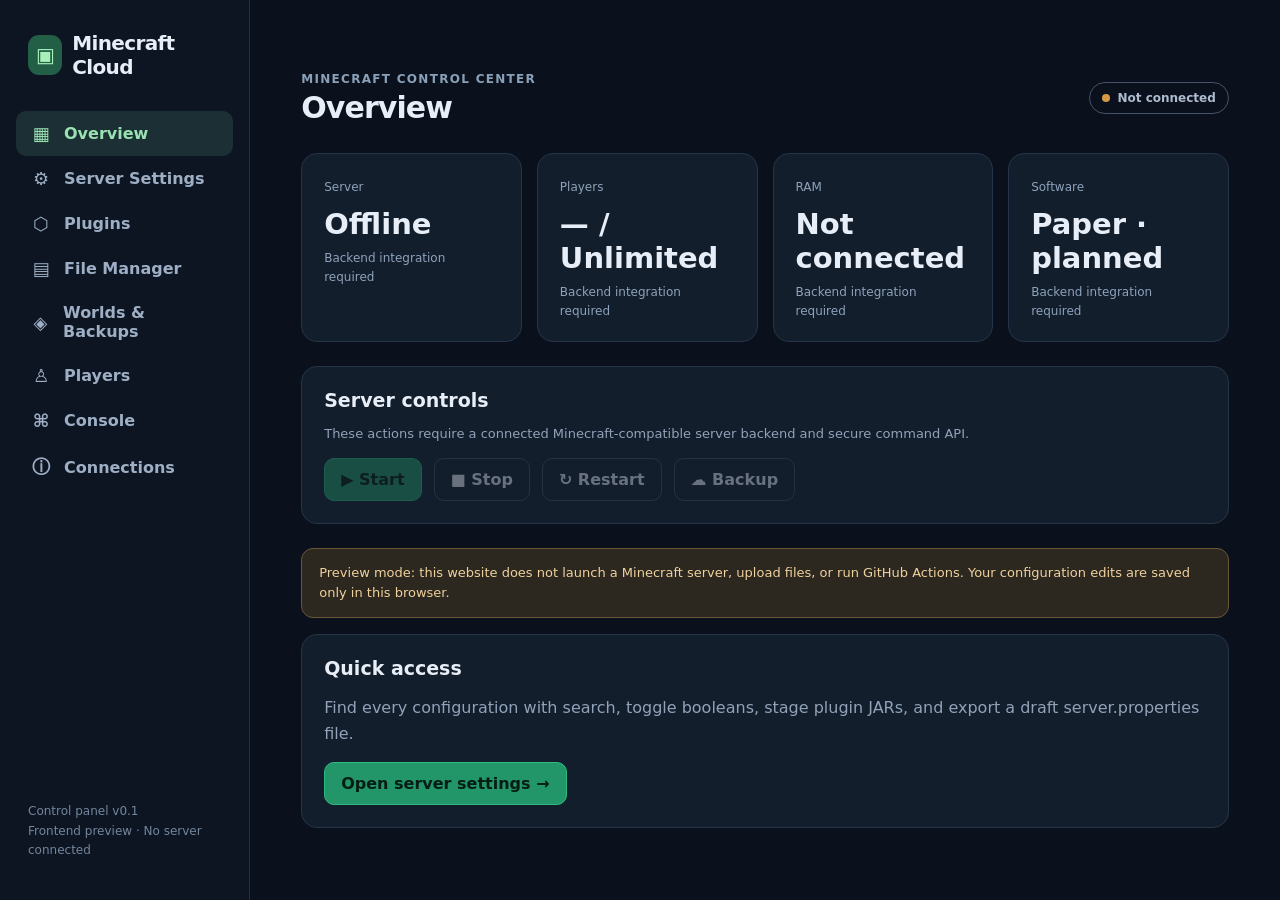
==== public/index.html @ f3b84968 "Configure Cloudflare Worker deployment with static assets and secured API" ====
<!doctype html>
<html lang="en"><head><meta charset="UTF-8"><meta name="viewport" content="width=device-width, initial-scale=1">
<meta name="theme-color" content="#0b111c"><title>Minecraft Cloud — Control Panel</title>
<style>
:root{font-family:Inter,ui-sans-serif,system-ui,-apple-system,Segoe UI,sans-serif;color:#e8eef7;background:#0b111c;color-scheme:dark}
*{box-sizing:border-box}body{margin:0}button,input,select,textarea{font:inherit}button{cursor:pointer}button:disabled{opacity:.4;cursor:not-allowed}
.shell{display:grid;grid-template-columns:250px 1fr;min-height:100vh}.sidebar{background:#0d1522;border-right:1px solid #243044;padding:25px 16px;display:flex;flex-direction:column;gap:10px;position:sticky;top:0;height:100vh}
.brand{font-size:20px;font-weight:800;letter-spacing:-.65px;padding:6px 12px 22px;display:flex;gap:10px;align-items:center}.brand .cube{background:#235f47;color:#a8f0ba;padding:8px;border-radius:11px}
.nav{width:100%;border:0;background:transparent;color:#9eafc5;padding:12px 14px;text-align:left;border-radius:10px;font-weight:600;display:flex;align-items:center;gap:12px}
.nav:hover,.nav.active{background:#1b2f34;color:#9be2b3}.nav .ico{font-size:18px;width:22px;text-align:center}.navfoot{margin-top:auto;padding:15px 12px;color:#73869d;font-size:12px;line-height:1.6}
main{min-width:0;padding:32px clamp(18px,4vw,56px);max-width:1520px;width:100%;margin:auto}
.top{display:flex;align-items:center;justify-content:space-between;gap:14px;margin-bottom:28px;flex-wrap:wrap}.eyebrow{color:#8aa0b8;font-size:12px;text-transform:uppercase;letter-spacing:1.3px;font-weight:800}h1{font-size:30px;margin:4px 0 0;letter-spacing:-.9px}h2{font-size:19px;margin:0 0 12px}p{line-height:1.6}.muted{color:#91a2b9}.small{font-size:13px}.badge{display:inline-flex;border:1px solid #465267;color:#aebbcf;padding:8px 12px;border-radius:999px;font-weight:750;font-size:12px;gap:7px;align-items:center}.badge .dot{width:8px;height:8px;border-radius:50%;background:#d69a47}
.panel{background:#121e2c;border:1px solid #263449;border-radius:16px;padding:22px}.grid{display:grid;grid-template-columns:repeat(4,minmax(0,1fr));gap:15px}.grid.two{grid-template-columns:repeat(2,minmax(0,1fr))}.stat{padding:22px}.stat b{font-size:29px;display:block;margin:12px 0 6px}.stat span{font-size:12px;color:#8fa2bb}.section{margin:24px 0}.flex{display:flex;gap:12px;align-items:center;flex-wrap:wrap}.between{justify-content:space-between}
.btn{border:1px solid #405066;background:#26374a;color:#e8eef7;padding:11px 16px;border-radius:10px;font-weight:750}.btn:hover:not(:disabled){filter:brightness(1.16)}.btn.primary{background:#229669;border-color:#2fba83;color:#061d15}.btn.danger{background:#4c2933;border-color:#7c3b48;color:#ffb6c3}.btn.outline{background:transparent}.search,input[type=text],input[type=number],select,textarea{width:100%;background:#0d1724;color:#e6edf7;border:1px solid #35445a;border-radius:10px;padding:11px 13px;outline:none}.search:focus,input:focus,textarea:focus,select:focus{border-color:#55b995}.search{max-width:500px}.toolbar{display:flex;justify-content:space-between;gap:12px;align-items:center;flex-wrap:wrap;margin:20px 0}.rowsetting{display:flex;gap:20px;align-items:center;justify-content:space-between;padding:16px 0;border-bottom:1px solid #263449}.rowsetting:last-child{border-bottom:0}.rowsetting strong{font-size:14px}.rowsetting code{display:block;color:#7890a8;font-size:11px;margin-top:4px;overflow-wrap:anywhere}.rowsetting .desc{color:#9badc2;font-size:12px;margin-top:5px}.control{width:155px;flex-shrink:0}.switch{width:48px;height:28px;background:#485569;border:0;border-radius:30px;padding:4px;display:flex;align-items:center;transition:.15s}.switch:after{content:"";width:20px;height:20px;border-radius:50%;background:white;transition:transform .15s}.switch.on{background:#248e67}.switch.on:after{transform:translateX(20px)}
.tabs{display:flex;flex-wrap:wrap;gap:8px;margin:16px 0}.tab{border:1px solid #34455a;border-radius:9px;background:transparent;color:#9cb0c7;padding:9px 12px}.tab.active{background:#254c41;border-color:#478f71;color:#c5ffdb}
.notice{border:1px solid #6a5637;background:#2c271f;border-radius:12px;color:#efd19d;padding:14px 17px;font-size:13px;line-height:1.55;margin:16px 0}.drop{border:2px dashed #476477;border-radius:15px;text-align:center;padding:45px 20px;background:#101e2d;cursor:pointer}.drop.drag{background:#1c413a;border-color:#55c691}.drop h2{margin:0}.filetable{width:100%;border-collapse:collapse}.filetable td,.filetable th{padding:14px 9px;border-bottom:1px solid #263449;text-align:left;font-size:13px}.filetable th{color:#8b9eb7;font-size:12px}.tag{font-size:11px;border:1px solid #3c5362;padding:5px 8px;border-radius:7px;color:#a5bccf}
.console{min-height:250px;background:#080e16;border:1px solid #29374d;border-radius:10px;color:#92daa7;padding:18px;white-space:pre-wrap;font:12px/1.7 ui-monospace,Consolas,monospace}.empty{padding:32px;text-align:center;color:#99aabe}.hidden{display:none!important}.toast{position:fixed;bottom:22px;right:22px;padding:13px 18px;background:#223a32;border:1px solid #528f75;border-radius:11px;color:#e6fff0;box-shadow:0 10px 30px #0008;z-index:5}.tiny{font-size:11px;color:#8497ae}.progress{height:5px;background:#293748;border-radius:10px;overflow:hidden}.progress>div{height:100%;background:#43b787;width:45%}
@media(max-width:1000px){.grid{grid-template-columns:repeat(2,1fr)}}@media(max-width:720px){.shell{display:block}.sidebar{position:static;height:auto;padding:10px}.brand{padding:8px}.navs{display:flex;overflow:auto;gap:3px}.nav{width:auto;white-space:nowrap;padding:9px 11px;font-size:12px}.navfoot{display:none}main{padding:20px 14px}.grid{grid-template-columns:1fr 1fr}.rowsetting{align-items:flex-start}.control{width:115px}h1{font-size:25px}}
</style></head><body>
<div class="shell"><aside class="sidebar">
<div class="brand"><span class="cube">▣</span>Minecraft Cloud</div>
<div class="navs" id="nav"></div><div class="navfoot">Control panel v0.1<br>Frontend preview · No server connected</div>
</aside><main>
<div class="top"><div><div class="eyebrow">Minecraft Control Center</div><h1 id="pageTitle">Overview</h1></div><span class="badge"><span class="dot"></span> Not connected</span></div>
<div id="page"></div></main></div><div id="toast" class="toast hidden" role="status"></div>
<script>
"use strict";
const menu=[["overview","▦","Overview"],["settings","⚙","Server Settings"],["plugins","⬡","Plugins"],["files","▤","File Manager"],["worlds","◈","Worlds & Backups"],["players","♙","Players"],["console","⌘","Console"],["about","ⓘ","Connections"]];
const sections=["All","General","Gameplay","World","Network","Paper"];
const schema=[
["motd","Server MOTD","General","text","A Minecraft Server","Message shown in the multiplayer list"],
["max-players","Player slot limit","General","number",1000000,"High default cap; actual capacity depends on CPU/RAM/network",1,2147483647],
["difficulty","Difficulty","Gameplay","select","normal","World difficulty",["peaceful","easy","normal","hard"]],
["gamemode","Default gamemode","Gameplay","select","survival","Default game mode",["survival","creative","adventure","spectator"]],
["pvp","Enable PvP","Gameplay","bool",true,"Allow players to damage each other"],
["allow-flight","Allow flight","Gameplay","bool",false,"Allow flying players without kick"],
["white-list","Whitelist","Gameplay","bool",true,"Only permitted players can join"],
["enforce-whitelist","Enforce whitelist","Gameplay","bool",true,"Kick non-whitelisted players"],
["online-mode","Online mode","Network","bool",true,"Authenticate Minecraft accounts; keep enabled"],
["server-port","Server port","Network","number",25565,"Local Minecraft TCP port",1,65535],
["enable-command-block","Command blocks","Gameplay","bool",false,"Allow command blocks"],
["spawn-protection","Spawn protection","World","number",16,"Protected radius around spawn",0,256],
["view-distance","View distance","World","number",10,"Server chunk view distance",2,32],
["simulation-distance","Simulation distance","World","number",6,"Server simulation distance",2,32],
["max-world-size","Maximum world size","World","number",29999984,"World border limit",1,29999984],
["allow-nether","Allow Nether","World","bool",true,"Enable Nether dimension"],
["spawn-monsters","Spawn monsters","World","bool",true,"Allow hostile mob spawning"],
["spawn-animals","Spawn animals","World","bool",true,"Allow animal spawning"],
["spawn-npcs","Spawn NPCs","World","bool",true,"Allow villager and NPC spawning"],
["hardcore","Hardcore mode","Gameplay","bool",false,"Hardcore world behavior"],
["force-gamemode","Force default gamemode","Gameplay","bool",false,"Force gamemode on join"],
["player-idle-timeout","Idle kick time (minutes)","General","number",0,"0 means disabled",0,1440],
["enable-rcon","Enable RCON","Network","bool",false,"Requires a strong password and secure networking"],
["allow-headless-pistons","Allow headless pistons","Paper","bool",false,"Planned Paper configuration; exact key depends on selected Paper version"]
];
const defaults=Object.fromEntries(schema.map(x=>[x[0],x[4]]));
const safeLoad=()=>{try{return JSON.parse(localStorage.getItem("mccloud-settings")||"{}")}catch{return {}}};
let settings={...defaults,...safeLoad()}, tab="overview", category="All", search="", plugins=[], uploaded=[], pendingFiles=[];
if(settings["max-players"]===5&&!localStorage.getItem("mccloud-player-limit-v2")){settings["max-players"]=1000000;localStorage.setItem("mccloud-settings",JSON.stringify(settings))}
localStorage.setItem("mccloud-player-limit-v2","1");
function escapeHtml(v){return String(v).replace(/[&<>"']/g,c=>({"&":"&amp;","<":"&lt;",">":"&gt;",'"':"&quot;","'":"&#39;"}[c]))}
function toast(message){const n=document.getElementById("toast");n.textContent=message;n.classList.remove("hidden");clearTimeout(window.toastTimer);window.toastTimer=setTimeout(()=>n.classList.add("hidden"),3500)}
function persist(){localStorage.setItem("mccloud-settings",JSON.stringify(settings))}
function button(label,handler,cls=""){const b=document.createElement("button");b.className="btn "+cls;b.textContent=label;b.addEventListener("click",handler);return b}
function init(){document.getElementById("nav").innerHTML=menu.map(([id,icon,label])=>'<button class="nav" data-nav="'+id+'"><span class="ico">'+icon+'</span>'+label+'</button>').join("");document.getElementById("nav").addEventListener("click",e=>{const b=e.target.closest("[data-nav]");if(b){tab=b.dataset.nav;render()}});render()}
function render(){document.getElementById("pageTitle").textContent=menu.find(x=>x[0]===tab)[2];document.querySelectorAll(".nav").forEach(n=>n.classList.toggle("active",n.dataset.nav===tab));const p=document.getElementById("page");p.innerHTML="";({overview,settingsPage,pluginsPage,filesPage,worldsPage,playersPage,consolePage,aboutPage})[({overview:"overview",settings:"settingsPage",plugins:"pluginsPage",files:"filesPage",worlds:"worldsPage",players:"playersPage",console:"consolePage",about:"aboutPage"})[tab]](p)}
function element(tag,cls,text){const n=document.createElement(tag);if(cls)n.className=cls;if(text!==undefined)n.textContent=text;return n}
function addNotice(parent,message){parent.append(element("div","notice",message))}
function overview(p){const cards=element("div","grid");[["Server","Offline"],["Players","— / "+(settings["max-players"]>=1000000?"Unlimited":settings["max-players"])],["RAM","Not connected"],["Software","Paper · planned"]].forEach(([a,b])=>{const n=element("div","panel stat");n.innerHTML='<span>'+a+'</span><b>'+escapeHtml(b)+'</b><span>Backend integration required</span>';cards.append(n)});p.append(cards);
const sec=element("div","panel section");sec.innerHTML='<h2>Server controls</h2><p class="muted small">These actions require a connected Minecraft-compatible server backend and secure command API.</p>';const controls=element("div","flex");["▶ Start","■ Stop","↻ Restart","☁ Backup"].forEach(x=>{const b=button(x,()=>{},x.includes("Start")?"primary":"outline");b.disabled=true;b.title="Backend not connected";controls.append(b)});sec.append(controls);p.append(sec);addNotice(p,"Preview mode: this website does not launch a Minecraft server, upload files, or run GitHub Actions. Your configuration edits are saved only in this browser.");const links=element("div","panel");links.innerHTML='<h2>Quick access</h2><p class="muted">Find every configuration with search, toggle booleans, stage plugin JARs, and export a draft server.properties file.</p>';const b=button("Open server settings →",()=>{tab="settings";render()},"primary");links.append(b);p.append(links)}
function settingsPage(p){const info=element("p","muted small","Edit settings using switches, inputs and dropdowns. Changes are local drafts until the server backend is connected. Paper options are placeholders until version-specific schema support is added.");p.append(info);
const bar=element("div","toolbar");const s=element("input","search");s.placeholder="Search all settings (e.g. piston, PvP, distance)...";s.value=search;s.setAttribute("aria-label","Search settings");s.oninput=()=>{search=s.value;drawRows()};bar.append(s);bar.append(button("Export server.properties",exportProperties,"primary"));p.append(bar);
const cat=element("div","tabs");sections.forEach(x=>{const b=element("button","tab"+(x===category?" active":""),x);b.onclick=()=>{category=x;render()};cat.append(b)});p.append(cat);
const slotHelp=element("div","notice","Player slots: 1,000,000 is treated as effectively unlimited in the dashboard. This is a high numeric cap, not a promise of unlimited server performance.");p.append(slotHelp);
const list=element("div","panel");list.id="settingsList";p.append(list);drawRows();
const actions=element("div","flex section");actions.append(button("Reset to defaults",()=>{if(confirm("Reset all local draft settings to defaults?")){settings={...defaults};persist();render();toast("Draft settings reset")}},"outline"));actions.append(button("Download JSON draft",()=>download("minecraft-settings-draft.json",JSON.stringify(settings,null,2),"application/json"),"outline"));p.append(actions)}
function drawRows(){const root=document.getElementById("settingsList");if(!root)return;root.innerHTML="";const values=schema.filter(x=>(category==="All"||x[2]===category)&&[x[0],x[1],x[5]].join(" ").toLowerCase().includes(search.toLowerCase()));if(!values.length){root.append(element("div","empty","No matching settings"));return}
for(const x of values){const [key,label,group,type,,description]=x;const row=element("div","rowsetting");const left=element("div","");left.innerHTML='<strong>'+escapeHtml(label)+'</strong><code>'+escapeHtml(key)+'</code><div class="desc">'+escapeHtml(description)+'</div>';row.append(left);const ctl=element("div","control");let el;if(type==="bool"){el=element("button","switch"+(settings[key]?" on":""));el.setAttribute("role","switch");el.setAttribute("aria-checked",String(!!settings[key]));el.setAttribute("aria-label",label);el.onclick=()=>{settings[key]=!settings[key];persist();el.classList.toggle("on",settings[key]);el.setAttribute("aria-checked",String(settings[key]))}}else if(type==="select"){el=element("select");x[6].forEach(value=>{const opt=element("option","",value);opt.value=value;el.append(opt)});el.value=settings[key];el.onchange=()=>{settings[key]=el.value;persist()}}else{el=element("input");el.type=type==="number"?"number":"text";el.value=settings[key];if(type==="number"){el.min=x[6];el.max=x[7]}el.onchange=()=>{const value=type==="number"?Number(el.value):el.value;if(type==="number"&&(!Number.isFinite(value)||value<x[6]||value>x[7])){toast("Value must be between "+x[6]+" and "+x[7]);el.value=settings[key];return}settings[key]=value;persist()}}ctl.append(el);row.append(ctl);root.append(row)}}
function exportProperties(){const lines=["# Minecraft Cloud local draft — not automatically applied","# Paper-specific settings must be configured in Paper YAML files.",""];for(const x of schema){if(x[2]==="Paper")continue;lines.push(x[0]+"="+settings[x[0]])}download("server.properties",lines.join("\n"),"text/plain");toast("Downloaded server.properties draft")}
function download(name,content,type){const blob=new Blob([content],{type}),a=document.createElement("a"),u=URL.createObjectURL(blob);a.href=u;a.download=name;a.click();setTimeout(()=>URL.revokeObjectURL(u),1000)}
function pluginsPage(p){addNotice(p,"Plugin files are not uploaded yet. This page validates and stages filenames locally for the future secure upload API. No plugin will run on the server.");const drop=element("div","drop");drop.innerHTML='<h2>⬆ Drag & drop plugin JARs</h2><p class="muted">or click to select .jar files · files stay on your device</p>';const input=element("input","hidden");input.type="file";input.accept=".jar";input.multiple;drop.append(input);drop.onclick=()=>input.click();drop.ondragover=e=>{e.preventDefault();drop.classList.add("drag")};drop.ondragleave=()=>drop.classList.remove("drag");drop.ondrop=e=>{e.preventDefault();drop.classList.remove("drag");stage(e.dataTransfer.files)};input.onchange=()=>stage(input.files);p.append(drop);const box=element("div","panel section");box.id="pluginList";p.append(box);drawPlugins()}
function stage(files){for(const f of files){if(!f.name.toLowerCase().endsWith(".jar")){toast("Only .jar plugins are supported");continue}if(!plugins.includes(f.name))plugins.push(f.name)}drawPlugins();toast("Selected locally; no file was uploaded")}
function drawPlugins(){const box=document.getElementById("pluginList");if(!box)return;box.innerHTML="<h2>Staged plugins ("+plugins.length+")</h2>";if(!plugins.length){box.append(element("p","muted","No plugin files selected."));return}const table=element("table","filetable");plugins.forEach(name=>{const tr=element("tr");const td=element("td","",name),status=element("td");status.append(element("span","tag","Not uploaded"));const act=element("td");act.append(button("Remove",()=>{plugins=plugins.filter(x=>x!==name);drawPlugins()},"outline"));tr.append(td,status,act);table.append(tr)});box.append(table)}
function filesPage(p){addNotice(p,"File manager preview. Remote file listing, editing, and uploads will be enabled only after a secure backend is connected.");const box=element("div","panel");box.innerHTML='<h2>Planned server files</h2><table class="filetable"><thead><tr><th>Name</th><th>Type</th><th>Status</th></tr></thead><tbody><tr><td>server.properties</td><td>Configuration</td><td>Local draft available</td></tr><tr><td>paper-global.yml</td><td>Paper YAML</td><td>Not connected</td></tr><tr><td>paper-world-defaults.yml</td><td>Paper YAML</td><td>Not connected</td></tr><tr><td>plugins/</td><td>Folder</td><td>Not connected</td></tr><tr><td>world/</td><td>Folder</td><td>Not connected</td></tr></tbody></table>';p.append(box);p.append(button("Download settings draft",exportProperties,"primary"))}
function worldsPage(p){addNotice(p,"The Google Drive folders exist, but this website is not yet authorized to read or write them. Do not paste API tokens into the browser.");const b=element("div","grid two");for(const [title,desc] of [["World manager","Browse, import, export, and restore worlds after backend integration."],["Backup manager","Create versioned snapshots, verify checksums, and restore selected backups."]]){const card=element("div","panel");card.innerHTML='<h2>'+title+'</h2><p class="muted">'+desc+'</p><span class="tag">Backend required</span>';b.append(card)}p.append(b)}
function playersPage(p){addNotice(p,"Online player list, whitelist edits, bans, and operator permissions require the running server agent.");const card=element("div","panel");card.innerHTML='<h2>Player management</h2><p class="muted">Online players: unavailable</p><p class="muted">Whitelist: '+(settings["white-list"]?"Enabled (draft)":"Disabled (draft)")+'</p><p class="tiny">Keep online-mode enabled and restrict admin access.</p>';p.append(card)}
function consolePage(p){addNotice(p,"Live logs and console commands are unavailable until the server agent is connected. No commands typed here will execute.");p.append(element("pre","console","[preview] Minecraft Cloud dashboard ready.\n[preview] No server backend configured.\n[preview] Start/Stop and RCON disabled."));const form=element("div","toolbar"),inp=element("input","search");inp.placeholder="Server commands unavailable";inp.disabled=true;form.append(inp);const send=button("Send",()=>{},"primary");send.disabled=true;form.append(send);p.append(form)}
function aboutPage(p){const box=element("div","panel");box.innerHTML='<h2>Integration status</h2><table class="filetable"><tbody><tr><td>GitHub</td><td>Repository connected to Pages by owner</td></tr><tr><td>Cloudflare Pages</td><td>Frontend deployment target</td></tr><tr><td>Google Drive</td><td>Folders created; API integration pending</td></tr><tr><td>Playit.gg</td><td>Account created; server agent pending</td></tr><tr><td>Minecraft compute</td><td>Not configured</td></tr></tbody></table><p class="muted small">Configuration values are stored in this browser using localStorage. They are not synchronized to GitHub, Drive, or Minecraft.</p>';p.append(box);addNotice(p,"Security: never place GitHub, Google OAuth, or Playit credentials in frontend JavaScript. Configure secrets only in a trusted server-side backend.")}
init();
</script><script src="/dashboard-live.js" defer></script></body></html>
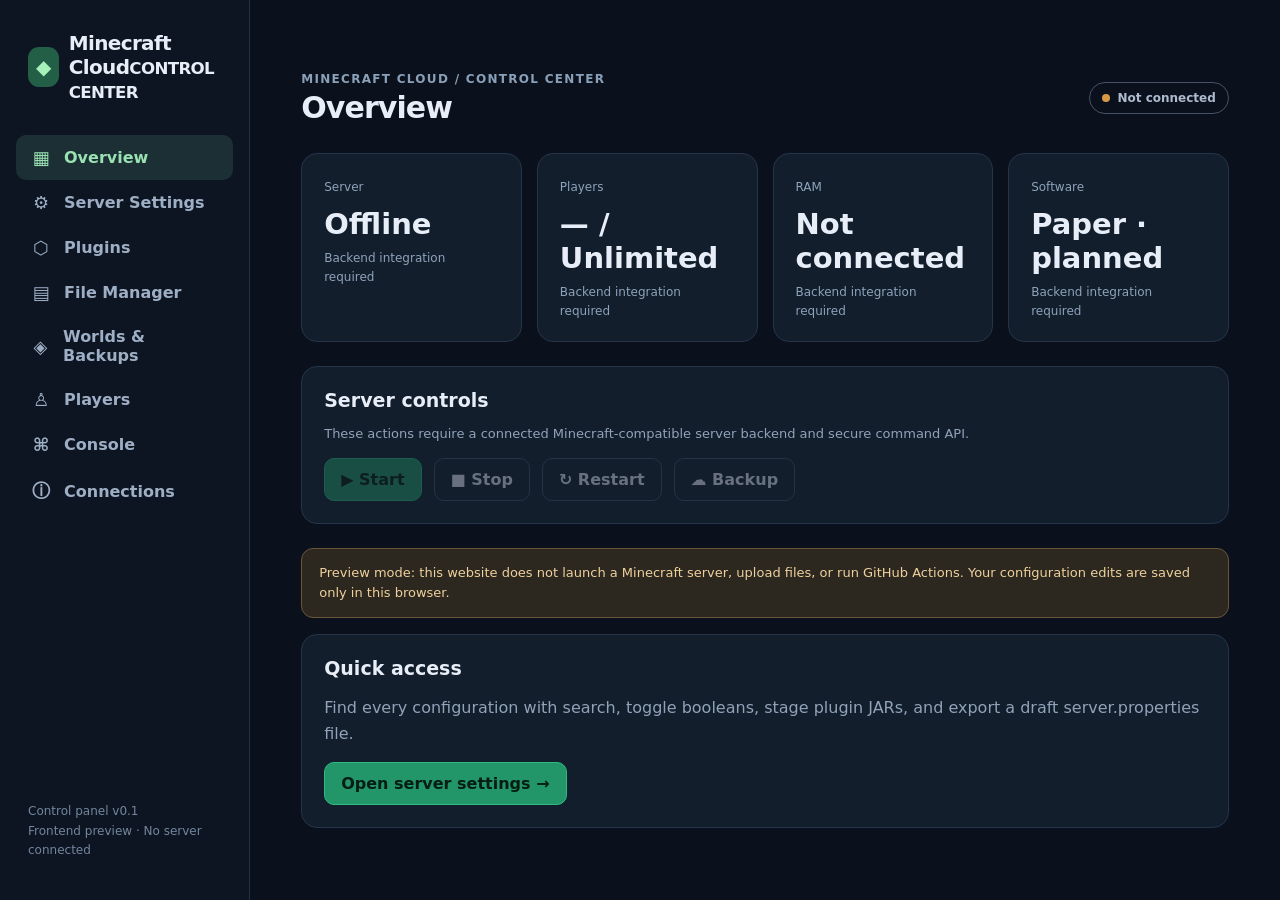
==== commit 16f11402: "Apply shared native-style visual system and updated app chrome" ====
--- a/public/index.html
+++ b/public/index.html
@@ -1,6 +1,6 @@
 <!doctype html>
 <html lang="en"><head><meta charset="UTF-8"><meta name="viewport" content="width=device-width, initial-scale=1">
-<meta name="theme-color" content="#0b111c"><title>Minecraft Cloud — Control Panel</title>
+<meta name="theme-color" content="#f7f9fb"><title>Minecraft Cloud — Control Panel</title>
 <style>
 :root{font-family:Inter,ui-sans-serif,system-ui,-apple-system,Segoe UI,sans-serif;color:#e8eef7;background:#0b111c;color-scheme:dark}
 *{box-sizing:border-box}body{margin:0}button,input,select,textarea{font:inherit}button{cursor:pointer}button:disabled{opacity:.4;cursor:not-allowed}
@@ -16,12 +16,12 @@
 .notice{border:1px solid #6a5637;background:#2c271f;border-radius:12px;color:#efd19d;padding:14px 17px;font-size:13px;line-height:1.55;margin:16px 0}.drop{border:2px dashed #476477;border-radius:15px;text-align:center;padding:45px 20px;background:#101e2d;cursor:pointer}.drop.drag{background:#1c413a;border-color:#55c691}.drop h2{margin:0}.filetable{width:100%;border-collapse:collapse}.filetable td,.filetable th{padding:14px 9px;border-bottom:1px solid #263449;text-align:left;font-size:13px}.filetable th{color:#8b9eb7;font-size:12px}.tag{font-size:11px;border:1px solid #3c5362;padding:5px 8px;border-radius:7px;color:#a5bccf}
 .console{min-height:250px;background:#080e16;border:1px solid #29374d;border-radius:10px;color:#92daa7;padding:18px;white-space:pre-wrap;font:12px/1.7 ui-monospace,Consolas,monospace}.empty{padding:32px;text-align:center;color:#99aabe}.hidden{display:none!important}.toast{position:fixed;bottom:22px;right:22px;padding:13px 18px;background:#223a32;border:1px solid #528f75;border-radius:11px;color:#e6fff0;box-shadow:0 10px 30px #0008;z-index:5}.tiny{font-size:11px;color:#8497ae}.progress{height:5px;background:#293748;border-radius:10px;overflow:hidden}.progress>div{height:100%;background:#43b787;width:45%}
 @media(max-width:1000px){.grid{grid-template-columns:repeat(2,1fr)}}@media(max-width:720px){.shell{display:block}.sidebar{position:static;height:auto;padding:10px}.brand{padding:8px}.navs{display:flex;overflow:auto;gap:3px}.nav{width:auto;white-space:nowrap;padding:9px 11px;font-size:12px}.navfoot{display:none}main{padding:20px 14px}.grid{grid-template-columns:1fr 1fr}.rowsetting{align-items:flex-start}.control{width:115px}h1{font-size:25px}}
-</style></head><body>
+</style><link rel="stylesheet" href="/dashboard-theme.css"><link rel="stylesheet" href="/apple-unified.css"></head><body>
 <div class="shell"><aside class="sidebar">
-<div class="brand"><span class="cube">▣</span>Minecraft Cloud</div>
+<div class="brand"><span class="cube">◆</span><span class="brand-wordmark"><strong>Minecraft Cloud</strong><small>CONTROL CENTER</small></span></div>
 <div class="navs" id="nav"></div><div class="navfoot">Control panel v0.1<br>Frontend preview · No server connected</div>
 </aside><main>
-<div class="top"><div><div class="eyebrow">Minecraft Control Center</div><h1 id="pageTitle">Overview</h1></div><span class="badge"><span class="dot"></span> Not connected</span></div>
+<div class="top"><div class="top-heading"><div class="eyebrow">MINECRAFT CLOUD / CONTROL CENTER</div><h1 id="pageTitle">Overview</h1></div><span class="badge"><span class="dot"></span> Not connected</span></div>
 <div id="page"></div></main></div><div id="toast" class="toast hidden" role="status"></div>
 <script>
 "use strict";
@@ -55,14 +55,15 @@
 ];
 const defaults=Object.fromEntries(schema.map(x=>[x[0],x[4]]));
 const safeLoad=()=>{try{return JSON.parse(localStorage.getItem("mccloud-settings")||"{}")}catch{return {}}};
-let settings={...defaults,...safeLoad()}, tab="overview", category="All", search="", plugins=[], uploaded=[], pendingFiles=[];
+let settings={...defaults,...safeLoad()}, tab=(sessionStorage.getItem("mccloud-current-tab")||"overview"), category="All", search="", plugins=[], uploaded=[], pendingFiles=[];
+if(!menu.some(item=>item[0]===tab))tab="overview";
 if(settings["max-players"]===5&&!localStorage.getItem("mccloud-player-limit-v2")){settings["max-players"]=1000000;localStorage.setItem("mccloud-settings",JSON.stringify(settings))}
 localStorage.setItem("mccloud-player-limit-v2","1");
 function escapeHtml(v){return String(v).replace(/[&<>"']/g,c=>({"&":"&amp;","<":"&lt;",">":"&gt;",'"':"&quot;","'":"&#39;"}[c]))}
 function toast(message){const n=document.getElementById("toast");n.textContent=message;n.classList.remove("hidden");clearTimeout(window.toastTimer);window.toastTimer=setTimeout(()=>n.classList.add("hidden"),3500)}
 function persist(){localStorage.setItem("mccloud-settings",JSON.stringify(settings))}
 function button(label,handler,cls=""){const b=document.createElement("button");b.className="btn "+cls;b.textContent=label;b.addEventListener("click",handler);return b}
-function init(){document.getElementById("nav").innerHTML=menu.map(([id,icon,label])=>'<button class="nav" data-nav="'+id+'"><span class="ico">'+icon+'</span>'+label+'</button>').join("");document.getElementById("nav").addEventListener("click",e=>{const b=e.target.closest("[data-nav]");if(b){tab=b.dataset.nav;render()}});render()}
+function init(){document.getElementById("nav").innerHTML=menu.map(([id,icon,label])=>'<button class="nav" data-nav="'+id+'"><span class="ico">'+icon+'</span>'+label+'</button>').join("");document.getElementById("nav").addEventListener("click",e=>{const b=e.target.closest("[data-nav]");if(b){tab=b.dataset.nav;sessionStorage.setItem("mccloud-current-tab",tab);render()}});render()}
 function render(){document.getElementById("pageTitle").textContent=menu.find(x=>x[0]===tab)[2];document.querySelectorAll(".nav").forEach(n=>n.classList.toggle("active",n.dataset.nav===tab));const p=document.getElementById("page");p.innerHTML="";({overview,settingsPage,pluginsPage,filesPage,worldsPage,playersPage,consolePage,aboutPage})[({overview:"overview",settings:"settingsPage",plugins:"pluginsPage",files:"filesPage",worlds:"worldsPage",players:"playersPage",console:"consolePage",about:"aboutPage"})[tab]](p)}
 function element(tag,cls,text){const n=document.createElement(tag);if(cls)n.className=cls;if(text!==undefined)n.textContent=text;return n}
 function addNotice(parent,message){parent.append(element("div","notice",message))}
@@ -87,4 +88,4 @@
 function consolePage(p){addNotice(p,"Live logs and console commands are unavailable until the server agent is connected. No commands typed here will execute.");p.append(element("pre","console","[preview] Minecraft Cloud dashboard ready.\n[preview] No server backend configured.\n[preview] Start/Stop and RCON disabled."));const form=element("div","toolbar"),inp=element("input","search");inp.placeholder="Server commands unavailable";inp.disabled=true;form.append(inp);const send=button("Send",()=>{},"primary");send.disabled=true;form.append(send);p.append(form)}
 function aboutPage(p){const box=element("div","panel");box.innerHTML='<h2>Integration status</h2><table class="filetable"><tbody><tr><td>GitHub</td><td>Repository connected to Pages by owner</td></tr><tr><td>Cloudflare Pages</td><td>Frontend deployment target</td></tr><tr><td>Google Drive</td><td>Folders created; API integration pending</td></tr><tr><td>Playit.gg</td><td>Account created; server agent pending</td></tr><tr><td>Minecraft compute</td><td>Not configured</td></tr></tbody></table><p class="muted small">Configuration values are stored in this browser using localStorage. They are not synchronized to GitHub, Drive, or Minecraft.</p>';p.append(box);addNotice(p,"Security: never place GitHub, Google OAuth, or Playit credentials in frontend JavaScript. Configure secrets only in a trusted server-side backend.")}
 init();
-</script><script src="/dashboard-live.js" defer></script></body></html>+</script><script src="/dashboard-live.js" defer></script><script src="/dashboard-pro.js" defer></script></body></html>
